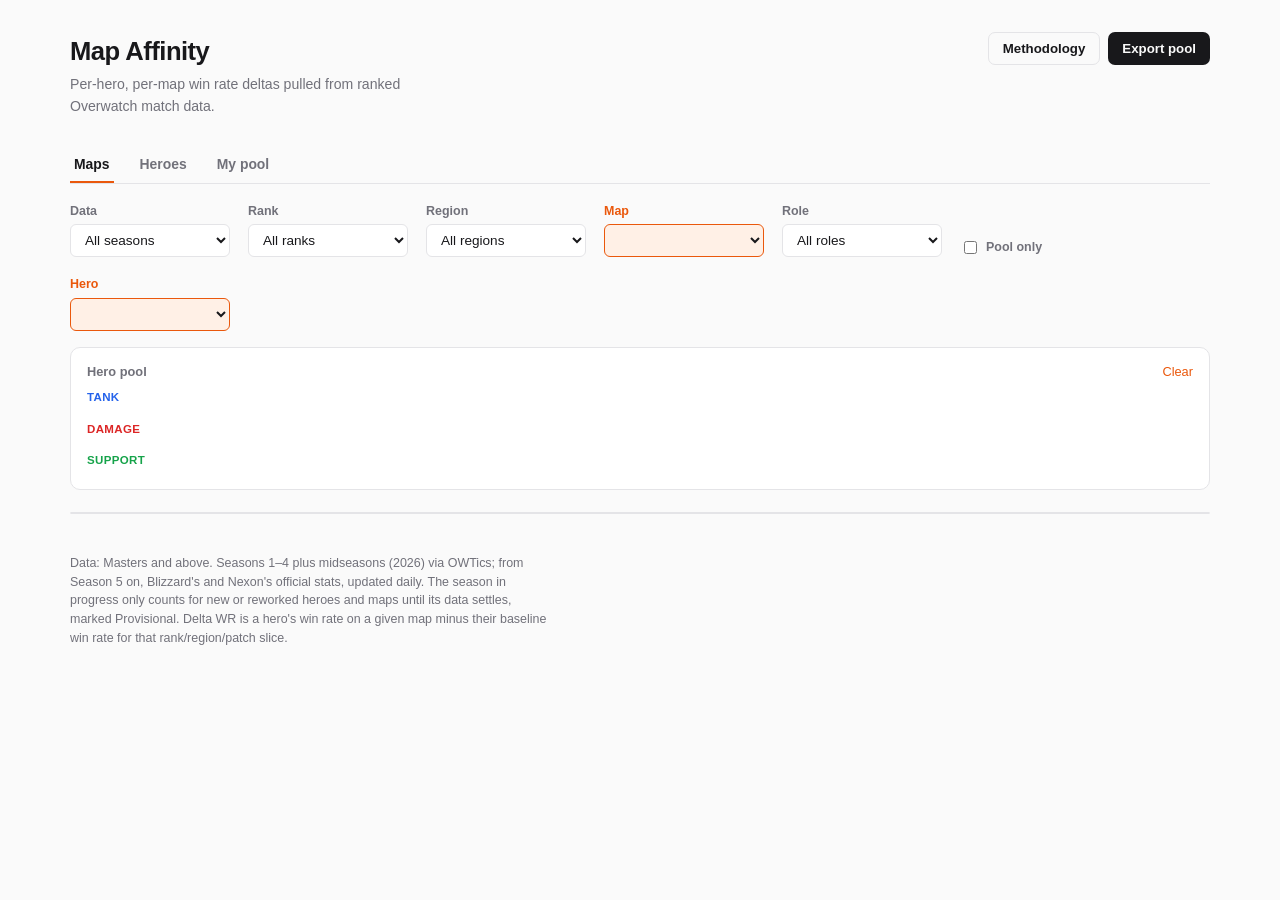
==== web/index.html @ 7b436582 "Measure presence relative to each hero and build archetypes from tier and presence" ====
<!DOCTYPE html>
<html lang="en">
<head>
<meta charset="UTF-8" />
<meta name="viewport" content="width=device-width, initial-scale=1.0" />
<title>Overwatch Map Affinity</title>
<link rel="stylesheet" href="css/style.css" />
</head>
<body>

<div class="wrap">

  <header class="top">
    <div>
      <h1>Map Affinity</h1>
      <p class="sub">Per-hero, per-map win rate deltas pulled from ranked Overwatch match data.</p>
      <p class="freshness" id="freshness"></p>
    </div>
    <div class="top-buttons">
      <button class="btn ghost" id="legendBtn">Methodology</button>
      <button class="btn" id="exportBtn">Export pool</button>
    </div>
  </header>

  <nav class="tabs">
    <button class="tab active" data-tab="map">Maps</button>
    <button class="tab" data-tab="hero">Heroes</button>
    <button class="tab" data-tab="pool">My pool</button>
  </nav>

  <section class="filters">
    <label class="field">
      <span>Data</span>
      <select id="scopeSelect">
        <option value="all">All seasons</option>
        <option value="patch">This patch only</option>
      </select>
    </label>

    <label class="field">
      <span>Rank</span>
      <select id="rankSelect">
        <option value="ALL">All ranks</option>
        <option value="MASTER">Masters</option>
        <option value="GRANDMASTER_AND_CHAMPION">GM &amp; Champion</option>
      </select>
    </label>

    <label class="field">
      <span>Region</span>
      <select id="regionSelect">
        <option value="ALL">All regions</option>
        <option value="AMER">Americas</option>
        <option value="EU">Europe</option>
        <option value="ASIA">Asia</option>
        <option value="KR">Korea</option>
      </select>
    </label>

    <label class="field highlight" data-scope="map">
      <span>Map</span>
      <select id="mapSelect"></select>
    </label>

    <label class="field" data-scope="map">
      <span>Role</span>
      <select id="roleSelect">
        <option value="ALL">All roles</option>
        <option value="Tank">Tank</option>
        <option value="Damage">Damage</option>
        <option value="Support">Support</option>
      </select>
    </label>

    <label class="field check" data-scope="map">
      <input type="checkbox" id="onlyPoolCheck" />
      <span>Pool only</span>
    </label>

    <label class="field highlight" data-scope="hero">
      <span>Hero</span>
      <select id="heroSelect"></select>
    </label>
  </section>

  <section class="pool-editor" data-scope="pool">
    <div class="pool-editor-head">
      <span>Hero pool</span>
      <button class="link" id="clearPoolBtn">Clear</button>
    </div>
    <div class="role-block">
      <p class="role-label role-Tank">Tank</p>
      <div class="chips" id="chipsTank"></div>
    </div>
    <div class="role-block">
      <p class="role-label role-Damage">Damage</p>
      <div class="chips" id="chipsDamage"></div>
    </div>
    <div class="role-block">
      <p class="role-label role-Support">Support</p>
      <div class="chips" id="chipsSupport"></div>
    </div>
  </section>

  <main>
    <div id="patchNotice" class="patch-notice hidden"></div>
    <p id="filterNotice" class="filter-notice hidden">Narrower view: fewer games behind each number, so ranges are wider and more entries sit near B. Map affinity tested the same across ranks and nearly the same across regions, so <b>All ranks / All regions</b> is the most reliable view, even if you only care about one of them.</p>
    <div id="heroSummary" class="hero-summary hidden">
      <div class="hero-summary-head">
        <div>
          <h2 id="heroName"></h2>
          <span class="role-pill" id="heroRolePill"></span>
          <span id="heroProv"></span>
        </div>
        <div class="vol-pill" id="heroVol"></div>
      </div>
      <div class="mode-grid" id="modeGrid"></div>
    </div>

    <div class="table-wrap" id="tableView">
      <table>
        <thead id="tableHead"></thead>
        <tbody id="tableBody"></tbody>
      </table>
    </div>

    <div id="poolView" class="pool-view hidden">
      <div class="pool-filter-row">
        <span class="filter-label">Role</span>
        <div class="role-filter" id="poolRoleFilter">
          <button class="chip-toggle active" data-role="ALL">All</button>
          <button class="chip-toggle" data-role="Tank">Tank</button>
          <button class="chip-toggle" data-role="Damage">Damage</button>
          <button class="chip-toggle" data-role="Support">Support</button>
        </div>
      </div>
      <div class="pool-filter-row">
        <span class="filter-label">Mode</span>
        <div class="role-filter" id="poolModeFilter">
          <button class="chip-toggle active" data-mode="ALL">All</button>
          <button class="chip-toggle" data-mode="Escort">Escort</button>
          <button class="chip-toggle" data-mode="Hybrid">Hybrid</button>
          <button class="chip-toggle" data-mode="Control">Control</button>
          <button class="chip-toggle" data-mode="Push">Push</button>
          <button class="chip-toggle" data-mode="Flashpoint">Flashpoint</button>
        </div>
      </div>
      <div id="poolStats" class="pool-stats"></div>
      <div id="poolGrid"></div>
    </div>
  </main>

  <footer>
    Data: Masters and above. Seasons 1&ndash;4 plus midseasons (2026) via OWTics; from Season 5 on, Blizzard's and Nexon's official stats, updated daily. The season in progress only counts for new or reworked heroes and maps until its data settles, marked Provisional. Delta WR is a hero's win rate on a given map minus their baseline win rate for that rank/region/patch slice.
  </footer>
</div>

<dialog id="exportDialog">
  <h3>Offline pool cheat sheet</h3>
  <p class="dialog-sub">Grouped by game mode, then role. Best pick per role on each map is marked.</p>
  <textarea id="exportText" readonly></textarea>
  <div class="dialog-actions">
    <button class="btn" id="copyExportBtn">Copy</button>
    <button class="btn ghost" id="closeExportBtn">Close</button>
  </div>
</dialog>

<dialog id="legendDialog">
  <h3>Methodology</h3>

  <div class="legend-entry">
    <h4>Delta WR &amp; tiers</h4>
    <p>Map win rate minus the hero's baseline win rate in that rank/region/patch slice, averaged across every slice collected. S &ge; 3.0%, A 1.2&ndash;2.9%, B &minus;1.1&ndash;1.1%, C &minus;3.0&ndash;&minus;1.3%, D &lt; &minus;3.0%.</p>
    <p><b>Adjusted for noise.</b> Part of every average is noise, since its slices disagree with each other. So each number is pulled toward the hero's overall mean, more strongly the noisier it is: a well-measured +5% stays near +5%, while a +5% from a handful of inconsistent slices may end up near +1%. Without this, thin numbers would land in S or D by chance. The tier, archetype and pool picks use the adjusted value; hover a number to see the raw average.</p>
  </div>

  <div class="legend-entry">
    <h4>Presence (pick rate lift)</h4>
    <p>How much more or less often the hero is picked on this map than on their average map, in percent: +30% means picked 30% more often than usual. It's relative so heroes compare fairly: one pick-rate point is a lot for a 3% hero and nothing for a 40% one. <b>Map Priority</b> &ge; +50%, <b>Popular</b> +20 to +49%, <b>Standard</b> within &plusmn;20%, <b>Niche</b> &le; &minus;20%. The lines sit at the same multiples of the typical lift (&plusmn;33%) as the tier lines do of the typical win rate effect.</p>
  </div>

  <div class="legend-entry">
    <h4>Archetypes</h4>
    <p>Tier crossed with presence, no extra cutoffs of their own. Strong maps (tier A or S): <b>Meta</b> if picked more than usual (Popular or Map Priority), <b>Specialist</b> if picked less (Niche), <b>Favorable</b> otherwise. Weak maps (tier C or D): <b>Trap Pick</b> if picked more than usual, <b>Deterrent</b> if picked less, <b>Unfavorable</b> otherwise. Tier B: <b>Neutral</b>.</p>
  </div>

  <div class="legend-entry">
    <h4>Map sensitivity (sigma)</h4>
    <p>How much a hero's win rate really varies from map to map: the standard deviation of their map averages, minus the part that's just sampling noise. Map-Agnostic &lt; 1.2% (most maps stay within the B band), Flexible 1.2&ndash;2.9%, Map-Dependent &ge; 3.0% (a third or more of maps reach S or D). New and reworked heroes show "too early to tell" until they have history.</p>
  </div>

  <div class="legend-entry">
    <h4>Minimum sample size</h4>
    <p>A hero-map pair needs at least 3 qualifying season/tier/region slices before it's shown at all &mdash; otherwise one unlucky slice (a hero with barely any games on a map, all of them losses) can swing the average by dozens of points. Narrowing to a specific rank or region thins the slices out fast, so a hero can disappear from a filtered view even though it shows up on "All ranks / All regions". That's the filter working as intended, not missing data. The exception is a hero or map that hasn't existed long enough to ever reach 3 slices under a narrow filter (a brand-new hero, or a map reworked this season) &mdash; those show with whatever data actually exists rather than being hidden outright.</p>
  </div>

  <div class="legend-entry">
    <h4>Provisional</h4>
    <p>Data is collected daily from Blizzard's and Nexon's official stats. The patch in progress (a season or its midseason half) is left out of the averages for its first 21 days, since early-patch numbers are thin and swing a lot. Heroes and maps that only exist in the current patch (new releases, reworks) are shown anyway, built from current-patch data alone and marked Provisional. Expect those to move. After 21 days the patch counts like any other.</p>
  </div>

  <div class="legend-entry">
    <h4>Confidence</h4>
    <p>Every hero-map number is an average over several season/rank/region slices. The &plusmn; range shows how far the true value probably is from the raw average (a 95% range), based on how much the slices disagree; n is the number of slices. A pair with very few slices borrows the noise level of the hero's other maps. <b>High</b>: &plusmn;2.5 or less. <b>Medium</b>: up to &plusmn;5. <b>Low</b>: wider; low-confidence numbers are shown faded. Slices from the same season aren't fully independent, so treat the range as optimistic.</p>
  </div>

  <div class="legend-entry">
    <h4>Rank and region</h4>
    <p>Does a hero's map affinity differ between Masters and GM+, or between regions? Each hero-map pair's slices were split into two independent halves (season first halves vs midseasons): a real difference would show up in both halves, noise wouldn't. Between Masters and GM+ nothing repeats, so the old "Better in GM+ / Masters" flags (a third of all pairs carried one) were noise and have been removed. Europe shows a small but consistent difference from the other regions (about 1 point for a typical hero-map pair); the other regions show none. Even for GM+ or European numbers, the all-ranks, all-regions view predicts held-out data better than the narrower view, so it's the most reliable one for everyone. The test and its pass rule were fixed in advance and are rerun every season.</p>
  </div>

  <div class="legend-entry">
    <h4>This patch only</h4>
    <p>The Data filter can switch to the current patch on its own, for a look at how maps play in the live meta. It has far fewer slices per number than the all-seasons view (at most 8, or 1 once you pick a single rank and region), so expect wide confidence ranges.</p>
  </div>

  <div class="dialog-actions">
    <button class="btn ghost" id="closeLegendBtn">Close</button>
  </div>
</dialog>

<script src="js/app.js"></script>
<script data-goatcounter="https://whenthiswinter.goatcounter.com/count" async src="https://gc.zgo.at/count.js"></script>
</body>
</html>
---- web/css/style.css ----
:root {
  --bg: #fafafa;
  --surface: #ffffff;
  --border: #e4e4e7;
  --text: #18181b;
  --muted: #71717a;
  --accent: #ea580c;
  --accent-soft: #fff0e6;

  --tank: #2563eb;
  --damage: #dc2626;
  --support: #16a34a;

  --s: #16a34a;
  --a: #65a30d;
  --b: #a1a1aa;
  --c: #f97316;
  --d: #dc2626;
}

@media (prefers-color-scheme: dark) {
  :root {
    --bg: #101012;
    --surface: #18181b;
    --border: #29292e;
    --text: #e4e4e7;
    --muted: #91919a;
    --accent: #fb923c;
    --accent-soft: #2a1c10;
  }
}

* { box-sizing: border-box; }

body {
  margin: 0;
  background: var(--bg);
  color: var(--text);
  font-family: -apple-system, BlinkMacSystemFont, "Segoe UI", Inter, Roboto, sans-serif;
  font-size: 14px;
  line-height: 1.5;
}

.wrap {
  max-width: 1180px;
  margin: 0 auto;
  padding: 32px 20px 60px;
}

.top {
  display: flex;
  justify-content: space-between;
  align-items: flex-start;
  gap: 20px;
  margin-bottom: 24px;
}

.top h1 {
  margin: 0 0 4px;
  font-size: 1.6rem;
  letter-spacing: -0.02em;
}

.sub {
  margin: 0;
  color: var(--muted);
  font-size: 0.88rem;
  max-width: 46ch;
}

.top-buttons {
  display: flex;
  gap: 8px;
  flex-shrink: 0;
}

.btn {
  background: var(--text);
  color: var(--bg);
  border: none;
  padding: 8px 14px;
  border-radius: 7px;
  font-size: 0.83rem;
  font-weight: 600;
  cursor: pointer;
}

.btn.ghost {
  background: transparent;
  color: var(--text);
  border: 1px solid var(--border);
}

.link {
  background: none;
  border: none;
  color: var(--accent);
  font-size: 0.8rem;
  cursor: pointer;
  padding: 0;
}

.tabs {
  display: flex;
  gap: 4px;
  border-bottom: 1px solid var(--border);
  margin-bottom: 18px;
}

.tab {
  background: none;
  border: none;
  color: var(--muted);
  font-size: 0.87rem;
  font-weight: 600;
  padding: 9px 4px;
  margin-right: 18px;
  cursor: pointer;
  border-bottom: 2px solid transparent;
}

.tab.active {
  color: var(--text);
  border-bottom-color: var(--accent);
}

.filters {
  display: flex;
  flex-wrap: wrap;
  gap: 18px;
  align-items: end;
  margin-bottom: 16px;
}

.field {
  display: flex;
  flex-direction: column;
  gap: 4px;
  font-size: 0.78rem;
  color: var(--muted);
}

.field span {
  font-weight: 600;
}

.field.check {
  flex-direction: row;
  align-items: center;
  gap: 6px;
}

.field.highlight span {
  color: var(--accent);
}

.field.highlight select {
  border-color: var(--accent);
  background: var(--accent-soft);
  font-weight: 600;
}

select, input[type="text"] {
  background: var(--surface);
  border: 1px solid var(--border);
  color: var(--text);
  padding: 7px 10px;
  border-radius: 6px;
  font-size: 0.85rem;
  min-width: 160px;
}

.pool-editor {
  background: var(--surface);
  border: 1px solid var(--border);
  border-radius: 10px;
  padding: 14px 16px;
  margin-bottom: 22px;
}

.pool-editor-head {
  display: flex;
  justify-content: space-between;
  align-items: center;
  font-size: 0.8rem;
  font-weight: 600;
  color: var(--muted);
  margin-bottom: 8px;
}

.role-block { margin-top: 8px; }

.role-label {
  font-size: 0.72rem;
  font-weight: 700;
  text-transform: uppercase;
  letter-spacing: 0.03em;
  margin: 0 0 6px;
}

.role-Tank { color: var(--tank); }
.role-Damage { color: var(--damage); }
.role-Support { color: var(--support); }

.chips {
  display: flex;
  flex-wrap: wrap;
  gap: 6px;
}

.chip {
  background: var(--bg);
  border: 1px solid var(--border);
  padding: 4px 10px;
  border-radius: 14px;
  font-size: 0.78rem;
  cursor: pointer;
  user-select: none;
}

.chip.selected {
  background: var(--accent);
  border-color: var(--accent);
  color: #fff;
  font-weight: 600;
}

.hero-summary {
  background: var(--surface);
  border: 1px solid var(--border);
  border-radius: 10px;
  padding: 16px 18px;
  margin-bottom: 16px;
}

.hero-summary-head {
  display: flex;
  justify-content: space-between;
  align-items: center;
  margin-bottom: 14px;
}

.hero-summary-head h2 {
  margin: 0 0 4px;
  font-size: 1.2rem;
}

.role-pill {
  font-size: 0.72rem;
  font-weight: 700;
  padding: 2px 8px;
  border-radius: 10px;
}

.role-pill.Tank { background: color-mix(in srgb, var(--tank) 15%, transparent); color: var(--tank); }
.role-pill.Damage { background: color-mix(in srgb, var(--damage) 15%, transparent); color: var(--damage); }
.role-pill.Support { background: color-mix(in srgb, var(--support) 15%, transparent); color: var(--support); }

.vol-pill {
  background: var(--bg);
  border: 1px solid var(--border);
  padding: 6px 12px;
  border-radius: 8px;
  font-size: 0.82rem;
}

.mode-grid {
  display: grid;
  grid-template-columns: repeat(auto-fit, minmax(140px, 1fr));
  gap: 10px;
}

.mode-card {
  border: 1px solid var(--border);
  border-radius: 8px;
  padding: 10px 12px;
  text-align: center;
}

.mode-card h4 {
  margin: 0 0 4px;
  font-size: 0.7rem;
  color: var(--muted);
  text-transform: uppercase;
  letter-spacing: 0.03em;
  font-weight: 600;
}

.mode-card .val {
  font-size: 1.1rem;
  font-weight: 700;
}

.table-wrap {
  background: var(--surface);
  border: 1px solid var(--border);
  border-radius: 10px;
  overflow: hidden;
  overflow-x: auto;
}

table {
  width: 100%;
  border-collapse: collapse;
}

th, td {
  text-align: left;
  padding: 10px 14px;
  font-size: 0.84rem;
  border-bottom: 1px solid var(--border);
  white-space: nowrap;
}

th {
  color: var(--muted);
  font-size: 0.72rem;
  text-transform: uppercase;
  letter-spacing: 0.03em;
  font-weight: 700;
  background: var(--bg);
}

tbody tr:last-child td { border-bottom: none; }
tbody tr:hover { background: var(--bg); }

.badge {
  display: inline-block;
  min-width: 20px;
  text-align: center;
  padding: 2px 7px;
  border-radius: 5px;
  font-weight: 700;
  font-size: 0.76rem;
  color: #fff;
}

.badge.S { background: var(--s); }
.badge.A { background: var(--a); }
.badge.B { background: var(--b); color: #18181b; }
.badge.C { background: var(--c); }
.badge.D { background: var(--d); }

.delta.pos { color: var(--s); font-weight: 600; }
.delta.neg { color: var(--d); font-weight: 600; }

.role-tag {
  font-size: 0.72rem;
  font-weight: 700;
}

.role-tag.Tank { color: var(--tank); }
.role-tag.Damage { color: var(--damage); }
.role-tag.Support { color: var(--support); }

.mode-badge {
  background: var(--bg);
  border: 1px solid var(--border);
  padding: 2px 8px;
  border-radius: 10px;
  font-size: 0.75rem;
}

.muted { color: var(--muted); }

.hidden { display: none !important; }

.pool-filter-row {
  display: flex;
  align-items: center;
  gap: 10px;
  margin-bottom: 10px;
  flex-wrap: wrap;
}

.pool-filter-row:last-of-type {
  margin-bottom: 18px;
}

.filter-label {
  font-size: 0.72rem;
  font-weight: 700;
  text-transform: uppercase;
  letter-spacing: 0.03em;
  color: var(--muted);
  width: 42px;
  flex-shrink: 0;
}

.pool-view .role-filter {
  display: flex;
  gap: 6px;
  flex-wrap: wrap;
}

.pool-stats {
  display: flex;
  flex-wrap: wrap;
  gap: 8px;
  margin-bottom: 20px;
}

.pool-stat-chip {
  display: flex;
  align-items: center;
  gap: 8px;
  background: var(--surface);
  border: 1px solid var(--border);
  border-radius: 8px;
  padding: 6px 12px;
  font-size: 0.8rem;
}

.pool-stat-chip .sigma {
  font-weight: 700;
  font-size: 0.78rem;
}

.pool-stat-chip .sigma.vol-high { color: var(--d); }
.pool-stat-chip .sigma.vol-mid { color: var(--c); }
.pool-stat-chip .sigma.vol-low { color: var(--s); }

.chip-toggle {
  background: var(--surface);
  border: 1px solid var(--border);
  color: var(--text);
  padding: 6px 12px;
  border-radius: 7px;
  font-size: 0.8rem;
  font-weight: 600;
  cursor: pointer;
}

.chip-toggle.active {
  border-color: var(--accent);
  color: var(--accent);
  background: var(--accent-soft);
}

.mode-section { margin-bottom: 26px; }

.mode-section h3 {
  font-size: 0.85rem;
  text-transform: uppercase;
  letter-spacing: 0.03em;
  color: var(--muted);
  border-bottom: 1px solid var(--border);
  padding-bottom: 6px;
  margin-bottom: 12px;
}

.map-grid {
  display: grid;
  grid-template-columns: repeat(auto-fill, minmax(260px, 1fr));
  gap: 12px;
}

.map-card {
  background: var(--surface);
  border: 1px solid var(--border);
  border-radius: 8px;
  padding: 12px 14px;
}

.map-card h4 {
  margin: 0 0 8px;
  font-size: 0.92rem;
  border-bottom: 1px solid var(--border);
  padding-bottom: 6px;
}

.pick-role-label {
  font-size: 0.68rem;
  font-weight: 700;
  text-transform: uppercase;
  margin: 8px 0 3px;
}

.pick-row {
  display: flex;
  justify-content: space-between;
  align-items: center;
  padding: 3px 0;
  font-size: 0.83rem;
}

.pick-row .name { display: flex; align-items: center; gap: 6px; }

.pick-stats { display: flex; align-items: center; gap: 8px; }

.freshness {
  margin: 6px 0 0;
  font-size: 0.78rem;
  color: var(--muted);
}

.patch-notice {
  margin-bottom: 14px;
  padding: 10px 14px;
  border: 1px solid var(--accent);
  border-radius: 8px;
  background: var(--accent-soft);
  font-size: 0.83rem;
}

.filter-notice {
  margin: 0 0 12px;
  font-size: 0.8rem;
  color: var(--muted);
}

.conf { display: inline-flex; align-items: center; gap: 5px; font-size: 0.8rem; cursor: help; white-space: nowrap; }
.conf-dot { width: 7px; height: 7px; border-radius: 50%; display: inline-block; }
.conf-high .conf-dot { background: var(--s); }
.conf-mid .conf-dot { background: var(--c); }
.conf-low .conf-dot { background: var(--b); }
.conf-low { color: var(--muted); }

.delta.lowconf { opacity: 0.5; }

.prov-tag {
  margin-left: 6px;
  font-size: 0.62rem;
  font-weight: 700;
  text-transform: uppercase;
  letter-spacing: 0.03em;
  padding: 1px 5px;
  border-radius: 3px;
  color: var(--accent);
  background: var(--accent-soft);
  cursor: help;
}

.pick-arch {
  font-size: 0.7rem;
  color: var(--muted);
  cursor: help;
}

.best-tag {
  font-size: 0.62rem;
  font-weight: 700;
  padding: 1px 5px;
  border-radius: 3px;
  color: #fff;
}

.best-tag.Tank { background: var(--tank); }
.best-tag.Damage { background: var(--damage); }
.best-tag.Support { background: var(--support); }

.empty-note {
  font-size: 0.78rem;
  color: var(--muted);
  margin-top: 6px;
}

footer {
  margin-top: 40px;
  color: var(--muted);
  font-size: 0.78rem;
  max-width: 70ch;
}

dialog {
  background: var(--surface);
  color: var(--text);
  border: 1px solid var(--border);
  border-radius: 12px;
  padding: 22px 24px;
  max-width: 620px;
  width: 90%;
}

dialog::backdrop {
  background: rgba(0, 0, 0, 0.5);
}

dialog h3 {
  margin: 0 0 4px;
}

.dialog-sub {
  color: var(--muted);
  font-size: 0.82rem;
  margin: 0 0 14px;
}

#exportText {
  width: 100%;
  height: 340px;
  background: var(--bg);
  color: var(--text);
  border: 1px solid var(--border);
  border-radius: 8px;
  padding: 12px;
  font-family: ui-monospace, SFMono-Regular, Consolas, monospace;
  font-size: 0.78rem;
  line-height: 1.5;
  resize: vertical;
}

.dialog-actions {
  display: flex;
  justify-content: flex-end;
  gap: 8px;
  margin-top: 16px;
}

.legend-entry {
  margin-bottom: 14px;
}

.legend-entry h4 {
  margin: 0 0 3px;
  font-size: 0.88rem;
  color: var(--accent);
}

.legend-entry p {
  margin: 0;
  font-size: 0.83rem;
  color: var(--muted);
}

@media (max-width: 640px) {
  .top { flex-direction: column; }
  select, input[type="text"] { min-width: 0; width: 100%; }
}
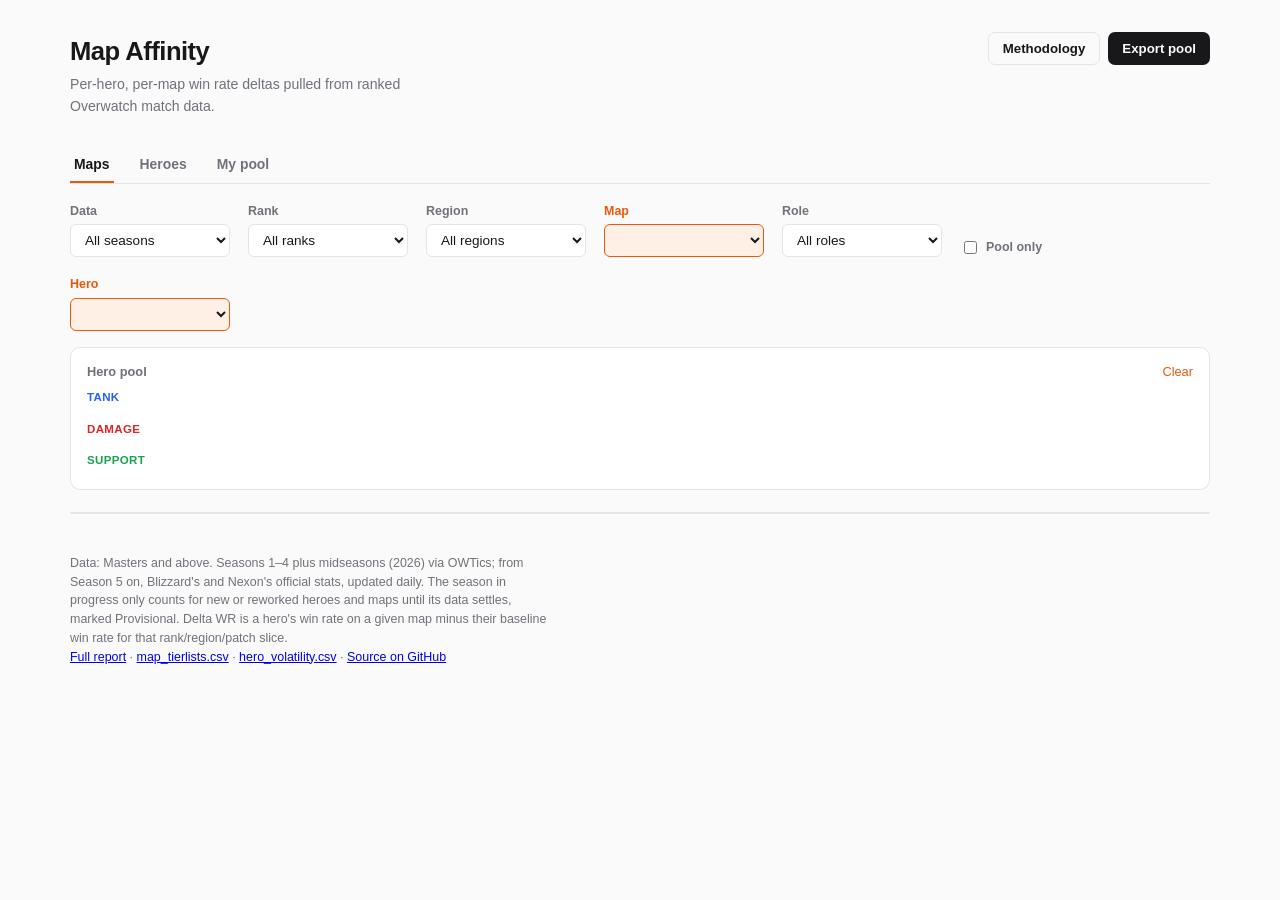
==== commit c190512b: "Publish the report, CSVs and charts live and clean up leftovers" ====
--- a/web/index.html
+++ b/web/index.html
@@ -152,6 +152,7 @@
 
   <footer>
     Data: Masters and above. Seasons 1&ndash;4 plus midseasons (2026) via OWTics; from Season 5 on, Blizzard's and Nexon's official stats, updated daily. The season in progress only counts for new or reworked heroes and maps until its data settles, marked Provisional. Delta WR is a hero's win rate on a given map minus their baseline win rate for that rank/region/patch slice.
+    <br /><a href="../report/">Full report</a> &middot; <a href="../data/csv/map_tierlists.csv">map_tierlists.csv</a> &middot; <a href="../data/csv/hero_volatility.csv">hero_volatility.csv</a> &middot; <a href="https://github.com/whenthiswinter/overwatch-map-affinity">Source on GitHub</a>
   </footer>
 </div>
 
@@ -201,7 +202,7 @@
 
   <div class="legend-entry">
     <h4>Confidence</h4>
-    <p>Every hero-map number is an average over several season/rank/region slices. The &plusmn; range shows how far the true value probably is from the raw average (a 95% range), based on how much the slices disagree; n is the number of slices. A pair with very few slices borrows the noise level of the hero's other maps. <b>High</b>: &plusmn;2.5 or less. <b>Medium</b>: up to &plusmn;5. <b>Low</b>: wider; low-confidence numbers are shown faded. Slices from the same season aren't fully independent, so treat the range as optimistic.</p>
+    <p>The chance that the shown tier is the right one for this hero on this map, from the same noise model as the adjustment (how much the slices behind the number disagree, and how big this hero's real map effects are). <b>High</b>: at least 75% (3 in 4). <b>Medium</b>: 50&ndash;74%, more likely right than wrong. <b>Low</b>: under 50%, more likely wrong than right; shown faded. A labels tend to be the least certain because the A band is narrow. These probabilities were checked against held-out data and came out within about 2 points on average. n is the number of slices; hover for the raw average and its 95% range.</p>
   </div>
 
   <div class="legend-entry">
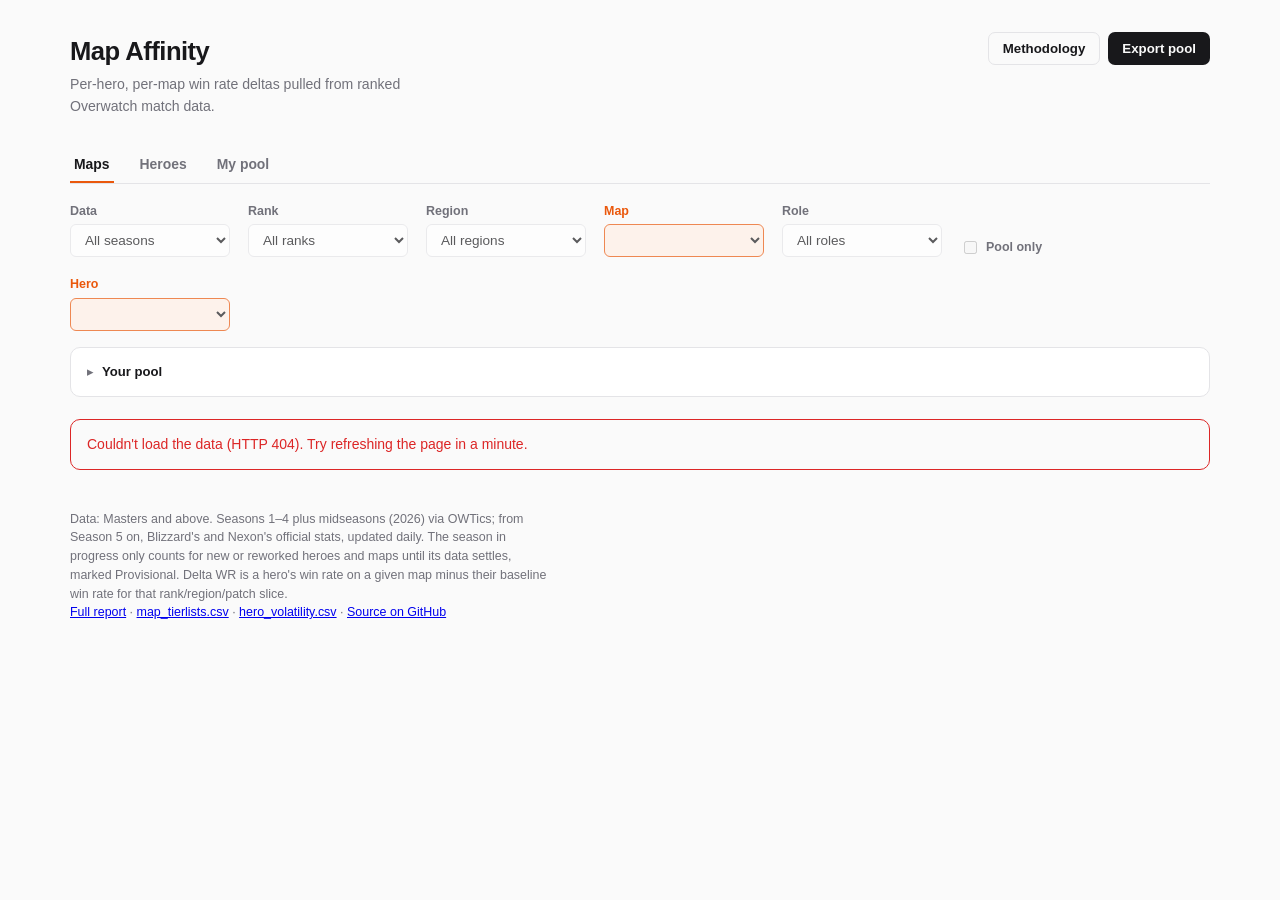
==== commit 6d23c3cb: "Rework the dashboard for phones, shareable links and real map names" ====
--- a/web/index.html
+++ b/web/index.html
@@ -4,7 +4,15 @@
 <meta charset="UTF-8" />
 <meta name="viewport" content="width=device-width, initial-scale=1.0" />
 <title>Overwatch Map Affinity</title>
-<link rel="stylesheet" href="css/style.css" />
+<meta name="description" content="How much each Overwatch hero's win rate rises or falls on every map, from ranked Masters+ data, updated daily and adjusted for noise." />
+<meta property="og:type" content="website" />
+<meta property="og:title" content="Overwatch Map Affinity" />
+<meta property="og:description" content="Per-hero, per-map win rate deltas from ranked Masters+ data, updated daily. Tier lists for every map, map sensitivity per hero, and a pool planner." />
+<meta property="og:url" content="https://whenthiswinter.github.io/overwatch-map-affinity/" />
+<meta property="og:image" content="https://whenthiswinter.github.io/overwatch-map-affinity/charts/hero_map_heatmap.png" />
+<meta name="twitter:card" content="summary_large_image" />
+<link rel="icon" href="data:image/svg+xml,%3Csvg xmlns='http://www.w3.org/2000/svg' viewBox='0 0 32 32'%3E%3Crect width='32' height='32' rx='7' fill='%23ea580c'/%3E%3Cpath d='M7 22l6-7 5 4 7-9' fill='none' stroke='white' stroke-width='3' stroke-linecap='round' stroke-linejoin='round'/%3E%3C/svg%3E" />
+<link rel="stylesheet" href="css/style.css?v=dev" />
 </head>
 <body>
 
@@ -22,16 +30,16 @@
     </div>
   </header>
 
-  <nav class="tabs">
-    <button class="tab active" data-tab="map">Maps</button>
-    <button class="tab" data-tab="hero">Heroes</button>
-    <button class="tab" data-tab="pool">My pool</button>
+  <nav class="tabs" role="tablist">
+    <button class="tab active" role="tab" aria-selected="true" data-tab="map">Maps</button>
+    <button class="tab" role="tab" aria-selected="false" data-tab="hero">Heroes</button>
+    <button class="tab" role="tab" aria-selected="false" data-tab="pool">My pool</button>
   </nav>
 
   <section class="filters">
     <label class="field">
       <span>Data</span>
-      <select id="scopeSelect">
+      <select id="scopeSelect" disabled>
         <option value="all">All seasons</option>
         <option value="patch">This patch only</option>
       </select>
@@ -39,7 +47,7 @@
 
     <label class="field">
       <span>Rank</span>
-      <select id="rankSelect">
+      <select id="rankSelect" disabled>
         <option value="ALL">All ranks</option>
         <option value="MASTER">Masters</option>
         <option value="GRANDMASTER_AND_CHAMPION">GM &amp; Champion</option>
@@ -48,7 +56,7 @@
 
     <label class="field">
       <span>Region</span>
-      <select id="regionSelect">
+      <select id="regionSelect" disabled>
         <option value="ALL">All regions</option>
         <option value="AMER">Americas</option>
         <option value="EU">Europe</option>
@@ -59,12 +67,12 @@
 
     <label class="field highlight" data-scope="map">
       <span>Map</span>
-      <select id="mapSelect"></select>
+      <select id="mapSelect" disabled></select>
     </label>
 
     <label class="field" data-scope="map">
       <span>Role</span>
-      <select id="roleSelect">
+      <select id="roleSelect" disabled>
         <option value="ALL">All roles</option>
         <option value="Tank">Tank</option>
         <option value="Damage">Damage</option>
@@ -73,20 +81,24 @@
     </label>
 
     <label class="field check" data-scope="map">
-      <input type="checkbox" id="onlyPoolCheck" />
+      <input type="checkbox" id="onlyPoolCheck" disabled />
       <span>Pool only</span>
     </label>
 
     <label class="field highlight" data-scope="hero">
       <span>Hero</span>
-      <select id="heroSelect"></select>
+      <select id="heroSelect" disabled></select>
     </label>
   </section>
 
-  <section class="pool-editor" data-scope="pool">
+  <details class="pool-editor" id="poolEditor" data-scope="pool">
+    <summary>
+      <span class="summary-title">Your pool</span>
+      <span class="summary-text" id="poolSummary"></span>
+    </summary>
     <div class="pool-editor-head">
-      <span>Hero pool</span>
-      <button class="link" id="clearPoolBtn">Clear</button>
+      <span class="muted">Tap heroes to add or remove them.</span>
+      <button class="link" id="clearPoolBtn" type="button">Clear</button>
     </div>
     <div class="role-block">
       <p class="role-label role-Tank">Tank</p>
@@ -100,9 +112,10 @@
       <p class="role-label role-Support">Support</p>
       <div class="chips" id="chipsSupport"></div>
     </div>
-  </section>
+  </details>
 
   <main>
+    <p id="status" class="status">Loading data&hellip;</p>
     <div id="patchNotice" class="patch-notice hidden"></div>
     <p id="filterNotice" class="filter-notice hidden">Narrower view: fewer games behind each number, so ranges are wider and more entries sit near B. Map affinity tested the same across ranks and nearly the same across regions, so <b>All ranks / All regions</b> is the most reliable view, even if you only care about one of them.</p>
     <div id="heroSummary" class="hero-summary hidden">
@@ -117,11 +130,15 @@
       <div class="mode-grid" id="modeGrid"></div>
     </div>
 
-    <div class="table-wrap" id="tableView">
-      <table>
-        <thead id="tableHead"></thead>
-        <tbody id="tableBody"></tbody>
-      </table>
+    <div id="tableView" class="hidden">
+      <p class="table-caption" id="tableCaption"></p>
+      <div class="table-wrap">
+        <table>
+          <thead id="tableHead"></thead>
+          <tbody id="tableBody"></tbody>
+        </table>
+      </div>
+      <p class="hint">Tap or click a row for details.</p>
     </div>
 
     <div id="poolView" class="pool-view hidden">
@@ -145,7 +162,10 @@
           <button class="chip-toggle" data-mode="Flashpoint">Flashpoint</button>
         </div>
       </div>
-      <div id="poolStats" class="pool-stats"></div>
+      <details class="pool-stats-box" id="poolStatsBox" open>
+        <summary><span class="summary-title">Map sensitivity of your pool</span></summary>
+        <div id="poolStats" class="pool-stats"></div>
+      </details>
       <div id="poolGrid"></div>
     </div>
   </main>
@@ -172,7 +192,7 @@
   <div class="legend-entry">
     <h4>Delta WR &amp; tiers</h4>
     <p>Map win rate minus the hero's baseline win rate in that rank/region/patch slice, averaged across every slice collected. S &ge; 3.0%, A 1.2&ndash;2.9%, B &minus;1.1&ndash;1.1%, C &minus;3.0&ndash;&minus;1.3%, D &lt; &minus;3.0%.</p>
-    <p><b>Adjusted for noise.</b> Part of every average is noise, since its slices disagree with each other. So each number is pulled toward the hero's overall mean, more strongly the noisier it is: a well-measured +5% stays near +5%, while a +5% from a handful of inconsistent slices may end up near +1%. Without this, thin numbers would land in S or D by chance. The tier, archetype and pool picks use the adjusted value; hover a number to see the raw average.</p>
+    <p><b>Adjusted for noise.</b> Part of every average is noise, since its slices disagree with each other. So each number is pulled toward the hero's overall mean, more strongly the noisier it is: a well-measured +5% stays near +5%, while a +5% from a handful of inconsistent slices may end up near +1%. Without this, thin numbers would land in S or D by chance. The tier, archetype and pool picks use the adjusted value; tap a row to see the raw average.</p>
   </div>
 
   <div class="legend-entry">
@@ -202,7 +222,7 @@
 
   <div class="legend-entry">
     <h4>Confidence</h4>
-    <p>The chance that the shown tier is the right one for this hero on this map, from the same noise model as the adjustment (how much the slices behind the number disagree, and how big this hero's real map effects are). <b>High</b>: at least 75% (3 in 4). <b>Medium</b>: 50&ndash;74%, more likely right than wrong. <b>Low</b>: under 50%, more likely wrong than right; shown faded. A labels tend to be the least certain because the A band is narrow. These probabilities were checked against held-out data and came out within about 2 points on average. n is the number of slices; hover for the raw average and its 95% range.</p>
+    <p>The chance that the shown tier is the right one for this hero on this map, from the same noise model as the adjustment (how much the slices behind the number disagree, and how big this hero's real map effects are). <b>High</b>: at least 75% (3 in 4). <b>Medium</b>: 50&ndash;74%, more likely right than wrong. <b>Low</b>: under 50%, more likely wrong than right; shown faded. A labels tend to be the least certain because the A band is narrow. These probabilities were checked against held-out data and came out within about 2 points on average. n is the number of slices; tap a row for the raw average and its 95% range.</p>
   </div>
 
   <div class="legend-entry">
@@ -220,7 +240,7 @@
   </div>
 </dialog>
 
-<script src="js/app.js"></script>
+<script src="js/app.js?v=dev"></script>
 <script data-goatcounter="https://whenthiswinter.goatcounter.com/count" async src="https://gc.zgo.at/count.js"></script>
 </body>
 </html>
--- a/web/css/style.css
+++ b/web/css/style.css
@@ -183,10 +183,34 @@
   justify-content: space-between;
   align-items: center;
   font-size: 0.8rem;
-  font-weight: 600;
-  color: var(--muted);
-  margin-bottom: 8px;
-}
+  margin: 10px 0 4px;
+}
+
+/* Collapsible sections (pool editor, pool sensitivity) */
+details > summary {
+  cursor: pointer;
+  list-style: none;
+  display: flex;
+  align-items: baseline;
+  gap: 8px;
+  font-size: 0.82rem;
+}
+
+details > summary::-webkit-details-marker { display: none; }
+
+details > summary::before {
+  content: "\25B8";
+  color: var(--muted);
+  transition: transform 0.15s;
+}
+
+details[open] > summary::before { transform: rotate(90deg); }
+
+.summary-title { font-weight: 700; }
+.summary-text { color: var(--muted); }
+
+.pool-stats-box { margin-bottom: 18px; }
+.pool-stats-box > summary { margin-bottom: 10px; }
 
 .role-block { margin-top: 8px; }
 
@@ -211,6 +235,8 @@
 .chip {
   background: var(--bg);
   border: 1px solid var(--border);
+  color: var(--text);
+  font: inherit;
   padding: 4px 10px;
   border-radius: 14px;
   font-size: 0.78rem;
@@ -334,6 +360,8 @@
   font-size: 0.76rem;
   color: #fff;
 }
+
+.badge-sm { font-size: 0.65rem; padding: 1px 5px; }
 
 .badge.S { background: var(--s); }
 .badge.A { background: var(--a); }
@@ -518,6 +546,8 @@
 
 .delta.lowconf { opacity: 0.5; }
 
+.lbl-short { display: none; }
+
 .prov-tag {
   margin-left: 6px;
   font-size: 0.62rem;
@@ -549,6 +579,40 @@
 .best-tag.Damage { background: var(--damage); }
 .best-tag.Support { background: var(--support); }
 
+.status {
+  padding: 14px 16px;
+  border: 1px dashed var(--border);
+  border-radius: 10px;
+  color: var(--muted);
+}
+
+.status.error {
+  border-style: solid;
+  border-color: var(--d);
+  color: var(--d);
+}
+
+.table-caption { margin: 0 0 8px; font-size: 0.85rem; color: var(--muted); }
+.table-caption b { color: var(--text); }
+.hint { margin: 6px 2px 0; font-size: 0.75rem; color: var(--muted); }
+
+/* Expandable rows: details that used to be hover-only tooltips */
+.expandable { cursor: pointer; }
+.expandable:focus-visible { outline: 2px solid var(--accent); outline-offset: -2px; }
+tr.detail td { background: var(--bg); white-space: normal; padding-top: 8px; padding-bottom: 10px; }
+.details div, .pick-detail div { margin: 2px 0; }
+.details { font-size: 0.8rem; color: var(--muted); }
+.details b, .pick-detail b { color: var(--text); font-weight: 600; }
+.pick-row.expandable:hover { background: var(--bg); }
+.pick-detail {
+  font-size: 0.74rem;
+  color: var(--muted);
+  background: var(--bg);
+  border-radius: 6px;
+  padding: 6px 8px;
+  margin: 2px 0 6px;
+}
+
 .empty-note {
   font-size: 0.78rem;
   color: var(--muted);
@@ -624,6 +688,18 @@
 }
 
 @media (max-width: 640px) {
-  .top { flex-direction: column; }
+  .wrap { padding: 18px 16px 48px; }
+  .top { flex-direction: column; gap: 10px; margin-bottom: 14px; }
+  .top h1 { font-size: 1.35rem; }
+  .sub { display: none; }
+  .tabs { margin-bottom: 12px; }
+  .filters { display: grid; grid-template-columns: 1fr 1fr; gap: 10px; }
+  .field.check { grid-column: 1 / -1; }
   select, input[type="text"] { min-width: 0; width: 100%; }
-}
+  th, td { padding: 9px 8px; }
+  /* Role, presence, archetype and mode move into the tap-to-expand details */
+  .col-wide, .n-count, .conf-level, .lbl-long { display: none; }
+  .lbl-short { display: inline; }
+  .hero-summary-head { flex-direction: column; align-items: flex-start; gap: 8px; }
+  .mode-grid { grid-template-columns: repeat(auto-fit, minmax(100px, 1fr)); }
+}
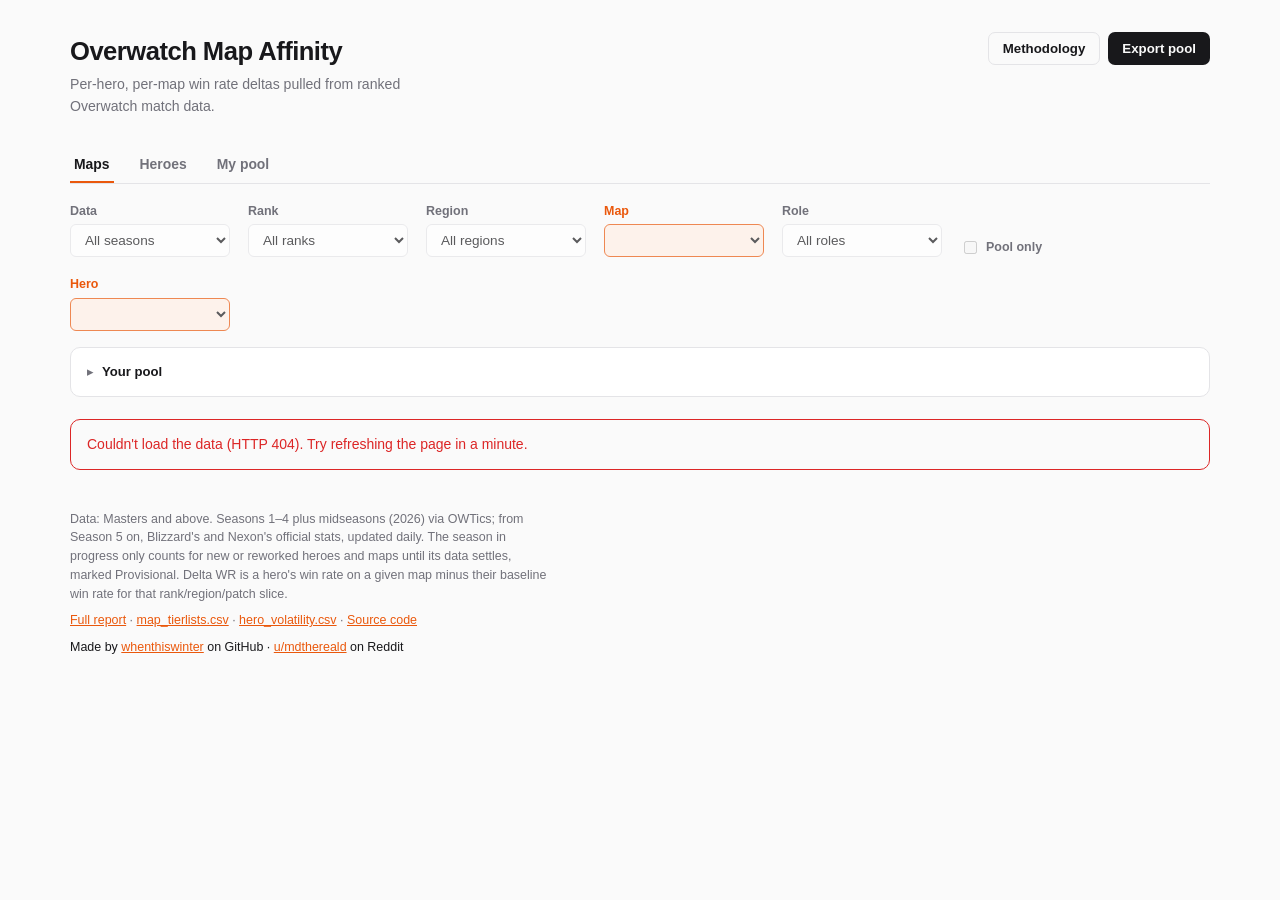
==== commit f3d987b8: "Fix pool card overflow, rename heading and credit the creator" ====
--- a/web/index.html
+++ b/web/index.html
@@ -20,7 +20,7 @@
 
   <header class="top">
     <div>
-      <h1>Map Affinity</h1>
+      <h1>Overwatch Map Affinity</h1>
       <p class="sub">Per-hero, per-map win rate deltas pulled from ranked Overwatch match data.</p>
       <p class="freshness" id="freshness"></p>
     </div>
@@ -172,7 +172,8 @@
 
   <footer>
     Data: Masters and above. Seasons 1&ndash;4 plus midseasons (2026) via OWTics; from Season 5 on, Blizzard's and Nexon's official stats, updated daily. The season in progress only counts for new or reworked heroes and maps until its data settles, marked Provisional. Delta WR is a hero's win rate on a given map minus their baseline win rate for that rank/region/patch slice.
-    <br /><a href="../report/">Full report</a> &middot; <a href="../data/csv/map_tierlists.csv">map_tierlists.csv</a> &middot; <a href="../data/csv/hero_volatility.csv">hero_volatility.csv</a> &middot; <a href="https://github.com/whenthiswinter/overwatch-map-affinity">Source on GitHub</a>
+    <p class="footer-links"><a href="../report/">Full report</a> &middot; <a href="../data/csv/map_tierlists.csv">map_tierlists.csv</a> &middot; <a href="../data/csv/hero_volatility.csv">hero_volatility.csv</a> &middot; <a href="https://github.com/whenthiswinter/overwatch-map-affinity">Source code</a></p>
+    <p class="credits">Made by <a href="https://github.com/whenthiswinter">whenthiswinter</a> on GitHub &middot; <a href="https://www.reddit.com/user/mdthereald/">u/mdthereald</a> on Reddit</p>
   </footer>
 </div>
 
--- a/web/css/style.css
+++ b/web/css/style.css
@@ -505,6 +505,7 @@
 }
 
 .pick-row {
+  gap: 10px;
   display: flex;
   justify-content: space-between;
   align-items: center;
@@ -512,9 +513,10 @@
   font-size: 0.83rem;
 }
 
-.pick-row .name { display: flex; align-items: center; gap: 6px; }
-
-.pick-stats { display: flex; align-items: center; gap: 8px; }
+.pick-row .name { display: flex; flex-wrap: wrap; align-items: center; gap: 4px 6px; min-width: 0; }
+
+.pick-stats { display: flex; align-items: center; gap: 8px; flex-shrink: 0; }
+.pick-row .prov-tag { margin-left: 0; }
 
 .freshness {
   margin: 6px 0 0;
@@ -625,6 +627,10 @@
   font-size: 0.78rem;
   max-width: 70ch;
 }
+
+footer a { color: var(--accent); }
+.footer-links, .credits { margin: 8px 0 0; }
+.credits { color: var(--text); }
 
 dialog {
   background: var(--surface);
